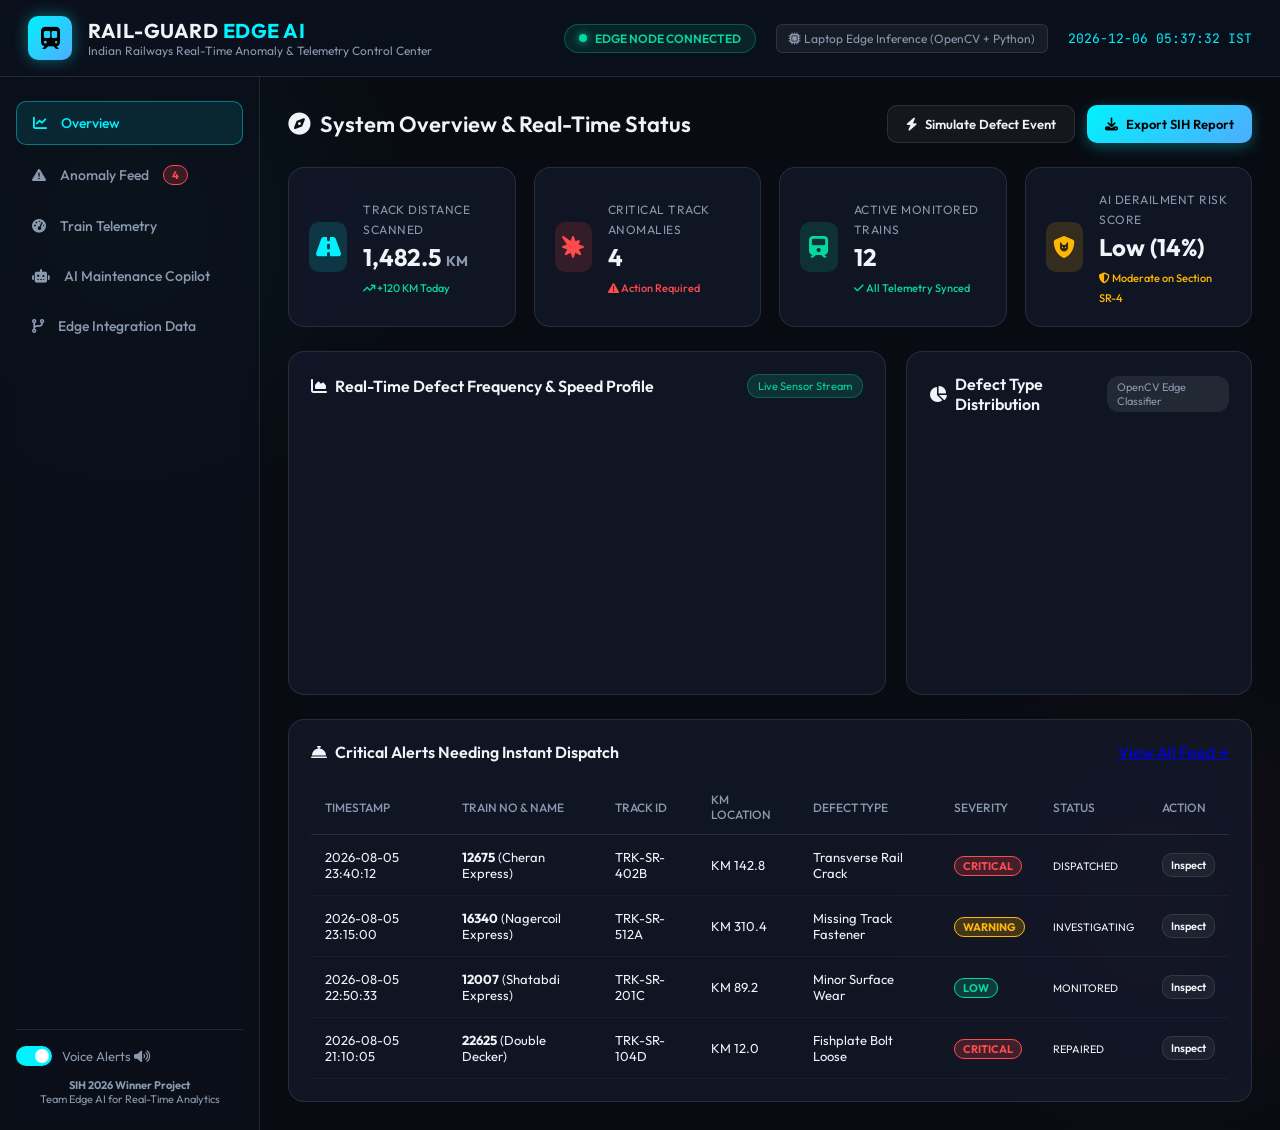
==== index.html @ 63f1e772 "Add files via upload" ====
<!DOCTYPE html>
<html lang="en">
<head>
  <meta charset="UTF-8">
  <meta name="viewport" content="width=device-width, initial-scale=1.0">
  <title>RAIL-GUARD AI | Edge Real-Time Railway Track Analytics Dashboard (SIH 2026)</title>

  <!-- Google Fonts & FontAwesome -->
  <link rel="preconnect" href="https://fonts.googleapis.com">
  <link rel="preconnect" href="https://fonts.gstatic.com" crossorigin>
  <link href="https://fonts.googleapis.com/css2?family=Outfit:wght@300;400;500;600;700;800&family=JetBrains+Mono:wght@400;500;600&display=swap" rel="stylesheet">
  <link rel="stylesheet" href="https://cdnjs.cloudflare.com/ajax/libs/font-awesome/6.5.1/css/all.min.css">
  
  <!-- Chart.js CDN -->
  <script src="https://cdn.jsdelivr.net/npm/chart.js"></script>

  <link rel="stylesheet" href="styles.css">
</head>
<body class="dark-theme">

  <!-- Top Bar / Navigation Header -->
  <header class="topbar">
    <div class="brand">
      <div class="logo-icon"><i class="fa-solid fa-train-subway"></i></div>
      <div class="brand-text">
        <h1>RAIL-GUARD <span>EDGE AI</span></h1>
        <p>Indian Railways Real-Time Anomaly & Telemetry Control Center</p>
      </div>
    </div>

    <div class="system-status">
      <div class="status-indicator active">
        <span class="pulse"></span>
        <span class="text" id="node-status-text">EDGE NODE CONNECTED</span>
      </div>
      <div class="mode-badge"><i class="fa-solid fa-microchip"></i> Laptop Edge Inference (OpenCV + Python)</div>
      <div class="time-display" id="live-clock">00:00:00 UTC</div>
    </div>
  </header>

  <!-- Main Layout Container -->
  <div class="app-container">
    
    <!-- Sidebar Navigation -->
    <nav class="sidebar">
      <ul class="nav-links">
        <li class="nav-item active" data-tab="overview">
          <a href="#overview"><i class="fa-solid fa-chart-line"></i> <span>Overview</span></a>
        </li>
        <li class="nav-item" data-tab="anomalies">
          <a href="#anomalies">
            <i class="fa-solid fa-triangle-exclamation"></i> 
            <span>Anomaly Feed</span>
            <span class="badge red" id="anomaly-badge-count">4</span>
          </a>
        </li>
        <li class="nav-item" data-tab="telemetry">
          <a href="#telemetry"><i class="fa-solid fa-gauge-high"></i> <span>Train Telemetry</span></a>
        </li>
        <li class="nav-item" data-tab="ai-copilot">
          <a href="#ai-copilot"><i class="fa-solid fa-robot"></i> <span>AI Maintenance Copilot</span></a>
        </li>
        <li class="nav-item" data-tab="integration">
          <a href="#integration"><i class="fa-solid fa-code-branch"></i> <span>Edge Integration Data</span></a>
        </li>
      </ul>

      <div class="sidebar-footer">
        <div class="voice-alert-toggle">
          <label class="switch">
            <input type="checkbox" id="voice-alert-checkbox" checked>
            <span class="slider round"></span>
          </label>
          <span>Voice Alerts <i class="fa-solid fa-volume-high"></i></span>
        </div>
        <div class="team-credit">
          <p><strong>SIH 2026 Winner Project</strong></p>
          <p>Team Edge AI for Real-Time Analytics</p>
        </div>
      </div>
    </nav>

    <!-- Main Content Views -->
    <main class="content-area">
      
      <!-- TAB 1: EXECUTIVE OVERVIEW -->
      <section id="tab-overview" class="tab-page active">
        <div class="page-header">
          <h2><i class="fa-solid fa-compass"></i> System Overview & Real-Time Status</h2>
          <div class="actions">
            <button class="btn btn-outline" id="btn-trigger-sim"><i class="fa-solid fa-bolt"></i> Simulate Defect Event</button>
            <button class="btn btn-primary" onclick="exportOverviewReport()"><i class="fa-solid fa-download"></i> Export SIH Report</button>
          </div>
        </div>

        <!-- KPI Metrics Grid -->
        <div class="kpi-grid">
          <div class="kpi-card cyan">
            <div class="kpi-icon"><i class="fa-solid fa-road"></i></div>
            <div class="kpi-info">
              <span class="kpi-title">Track Distance Scanned</span>
              <h3 class="kpi-value" id="val-scanned">1,482.5 <small>KM</small></h3>
              <span class="kpi-trend positive"><i class="fa-solid fa-arrow-trend-up"></i> +120 KM Today</span>
            </div>
          </div>

          <div class="kpi-card red">
            <div class="kpi-icon"><i class="fa-solid fa-burst"></i></div>
            <div class="kpi-info">
              <span class="kpi-title">Critical Track Anomalies</span>
              <h3 class="kpi-value" id="val-defects">4</h3>
              <span class="kpi-trend negative"><i class="fa-solid fa-triangle-exclamation"></i> Action Required</span>
            </div>
          </div>

          <div class="kpi-card green">
            <div class="kpi-icon"><i class="fa-solid fa-train"></i></div>
            <div class="kpi-info">
              <span class="kpi-title">Active Monitored Trains</span>
              <h3 class="kpi-value">12</h3>
              <span class="kpi-trend positive"><i class="fa-solid fa-check"></i> All Telemetry Synced</span>
            </div>
          </div>

          <div class="kpi-card amber">
            <div class="kpi-icon"><i class="fa-solid fa-shield-cat"></i></div>
            <div class="kpi-info">
              <span class="kpi-title">AI Derailment Risk Score</span>
              <h3 class="kpi-value" id="val-risk">Low (14%)</h3>
              <span class="kpi-trend warning"><i class="fa-solid fa-shield-halved"></i> Moderate on Section SR-4</span>
            </div>
          </div>
        </div>

        <!-- Analytics Charts Row -->
        <div class="dashboard-grid-2">
          <div class="glass-panel">
            <div class="panel-header">
              <h3><i class="fa-solid fa-chart-area"></i> Real-Time Defect Frequency & Speed Profile</h3>
              <span class="tag pulse-green">Live Sensor Stream</span>
            </div>
            <div class="chart-container">
              <canvas id="speedDefectChart"></canvas>
            </div>
          </div>

          <div class="glass-panel">
            <div class="panel-header">
              <h3><i class="fa-solid fa-chart-pie"></i> Defect Type Distribution</h3>
              <span class="tag">OpenCV Edge Classifier</span>
            </div>
            <div class="chart-container flex-center">
              <canvas id="defectPieChart"></canvas>
            </div>
          </div>
        </div>

        <!-- Recent Anomaly Alert Ticker -->
        <div class="glass-panel mt-20">
          <div class="panel-header">
            <h3><i class="fa-solid fa-bell-concierge"></i> Critical Alerts Needing Instant Dispatch</h3>
            <a href="#anomalies" class="view-all-link" onclick="switchTab('anomalies')">View All Feed →</a>
          </div>
          <div class="recent-alerts-table-wrapper">
            <table class="data-table">
              <thead>
                <tr>
                  <th>Timestamp</th>
                  <th>Train No & Name</th>
                  <th>Track ID</th>
                  <th>KM Location</th>
                  <th>Defect Type</th>
                  <th>Severity</th>
                  <th>Status</th>
                  <th>Action</th>
                </tr>
              </thead>
              <tbody id="overview-recent-table-body">
                <!-- Dynamically Populated -->
              </tbody>
            </table>
          </div>
        </div>
      </section>

      <!-- TAB 2: ANOMALY FEED (LIVE EDGE CAPTURES) -->
      <section id="tab-anomalies" class="tab-page">
        <div class="page-header">
          <h2><i class="fa-solid fa-triangle-exclamation"></i> Live Anomaly Stream & Edge Image Snaps</h2>
          <div class="filter-bar">
            <button class="filter-btn active" data-filter="all">All (4)</button>
            <button class="filter-btn red" data-filter="CRITICAL">Critical (2)</button>
            <button class="filter-btn amber" data-filter="WARNING">Warning (1)</button>
            <button class="filter-btn green" data-filter="LOW">Low (1)</button>
          </div>
        </div>

        <div class="anomaly-cards-grid" id="anomaly-cards-container">
          <!-- Dynamically Populated Cards -->
        </div>
      </section>

      <!-- TAB 3: TRAIN FLEET & TRACK TELEMETRY -->
      <section id="tab-telemetry" class="tab-page">
        <div class="page-header">
          <h2><i class="fa-solid fa-gauge-high"></i> Railway Telemetry & Track Section Health</h2>
        </div>

        <div class="dashboard-grid-2">
          <!-- Active Trains Status Table -->
          <div class="glass-panel">
            <div class="panel-header">
              <h3><i class="fa-solid fa-train"></i> Live Monitored Trains</h3>
            </div>
            <table class="data-table">
              <thead>
                <tr>
                  <th>Train No</th>
                  <th>Route</th>
                  <th>Speed</th>
                  <th>Current Zone</th>
                  <th>Edge AI Status</th>
                </tr>
              </thead>
              <tbody>
                <tr>
                  <td><strong>12675</strong> (Cheran Exp)</td>
                  <td>MAS → CBE</td>
                  <td><span class="speed-badge normal">88 km/h</span></td>
                  <td>Km 142.8 (SR-402)</td>
                  <td><span class="badge red"><i class="fa-solid fa-triangle-exclamation"></i> Crack Alert</span></td>
                </tr>
                <tr>
                  <td><strong>12007</strong> (Shatabdi Exp)</td>
                  <td>MAS → MYS</td>
                  <td><span class="speed-badge fast">110 km/h</span></td>
                  <td>Km 89.2 (SR-201)</td>
                  <td><span class="badge green"><i class="fa-solid fa-check"></i> Normal</span></td>
                </tr>
                <tr>
                  <td><strong>16340</strong> (Nagercoil Exp)</td>
                  <td>NCJ → CSMT</td>
                  <td><span class="speed-badge normal">75 km/h</span></td>
                  <td>Km 310.4 (SR-512)</td>
                  <td><span class="badge amber"><i class="fa-solid fa-triangle-exclamation"></i> Fastener Wear</span></td>
                </tr>
                <tr>
                  <td><strong>22625</strong> (Double Decker)</td>
                  <td>SBC → MAS</td>
                  <td><span class="speed-badge slow">45 km/h</span></td>
                  <td>Km 12.0 (MAS-Yard)</td>
                  <td><span class="badge green"><i class="fa-solid fa-check"></i> Normal</span></td>
                </tr>
              </tbody>
            </table>
          </div>

          <!-- Interactive Track Map Visualization -->
          <div class="glass-panel">
            <div class="panel-header">
              <h3><i class="fa-solid fa-map-location-dot"></i> Geo-Heatmap & Track Condition Index</h3>
            </div>
            <div class="track-map-sim">
              <div class="track-line">
                <div class="track-node green" onclick="inspectNode('KM 100', 'Healthy Track', '0.2 mm wear', 'Normal')" title="KM 100 - Healthy">KM 100</div>
                <div class="track-segment healthy"></div>
                <div class="track-node red pulse-red-bg" onclick="inspectNode('KM 142.8', 'Transverse Crack', '4.2 mm break', 'CRITICAL')" title="KM 142.8 - CRITICAL CRACK DETECTED">KM 142.8</div>
                <div class="track-segment warning"></div>
                <div class="track-node amber" onclick="inspectNode('KM 180', 'Fastener Wear', 'Missing clip', 'WARNING')" title="KM 180 - Fastener Issue">KM 180</div>
                <div class="track-segment healthy"></div>
                <div class="track-node green" onclick="inspectNode('KM 220', 'Healthy Track', '0.1 mm wear', 'Normal')" title="KM 220 - Healthy">KM 220</div>
              </div>
              <div class="map-legend">
                <span><i class="fa-solid fa-circle text-green"></i> Healthy Track</span>
                <span><i class="fa-solid fa-circle text-amber"></i> Minor Wear / Warning</span>
                <span><i class="fa-solid fa-circle text-red"></i> Critical Anomaly / Rail Fracture</span>
              </div>
              <div id="node-inspection-box" class="node-info-card">
                <p>💡 <em>Click any track node above to inspect physical telemetry details!</em></p>
              </div>
            </div>
          </div>
        </div>
      </section>

      <!-- TAB 4: AI COPILOT & PREDICTIVE MAINTENANCE -->
      <section id="tab-ai-copilot" class="tab-page">
        <div class="page-header">
          <h2><i class="fa-solid fa-robot"></i> AI Control Room Copilot & Risk Engine</h2>
        </div>

        <div class="dashboard-grid-2">
          <!-- Chatbot Assistant -->
          <div class="glass-panel copilot-panel">
            <div class="panel-header">
              <h3><i class="fa-solid fa-comments"></i> Natural Language Railway Copilot</h3>
              <span class="tag blue">Gemini / GPT Edge Model</span>
            </div>
            
            <div class="chat-messages" id="chat-messages-container">
              <div class="message assistant">
                <div class="msg-avatar"><i class="fa-solid fa-robot"></i></div>
                <div class="msg-bubble">
                  Hello Member 5! I am your AI Control Room Copilot. Ask me about track cracks, speed restriction rules (PSR), or emergency repair dispatches.
                </div>
              </div>
            </div>

            <div class="chat-input-row">
              <input type="text" id="chat-input-field" placeholder="Ask e.g. 'Show critical defects on Cheran Express route'..." onkeypress="handleChatKeyPress(event)">
              <button class="btn btn-primary" onclick="sendChatMessage()"><i class="fa-solid fa-paper-plane"></i></button>
            </div>

            <div class="suggested-queries">
              <button onclick="fillChatQuery('Summarize critical track cracks')">⚡ Critical Cracks Summary</button>
              <button onclick="fillChatQuery('Calculate derailment risk for Train 12675')">⚠️ Derailment Risk Analysis</button>
              <button onclick="fillChatQuery('Generate emergency repair ticket')">📝 Generate Repair Ticket</button>
            </div>
          </div>

          <!-- Interactive AI Derailment Risk Matrix Calculator & Repair Ticket -->
          <div class="glass-panel">
            <div class="panel-header">
              <h3><i class="fa-solid fa-calculator"></i> Interactive AI Derailment Risk Calculator</h3>
            </div>
            <div class="risk-calculator-form">
              <div class="form-group">
                <label>Train Speed: <strong id="val-calc-speed">88</strong> km/h</label>
                <input type="range" id="slider-speed" min="20" max="140" value="88" oninput="calculateAIRisk()">
              </div>
              <div class="form-group">
                <label>Crack Depth / Flaw Size: <strong id="val-calc-crack">4.2</strong> mm</label>
                <input type="range" id="slider-crack" min="0" max="10" step="0.1" value="4.2" oninput="calculateAIRisk()">
              </div>
              
              <div class="risk-result-box" id="risk-result-box">
                <span>Calculated Derailment Probability:</span>
                <h3 id="calc-risk-score" style="color:var(--accent-red)">78.4% (CRITICAL RISK)</h3>
                <p id="calc-risk-action">Immediate Speed Restriction (PSR 20 km/h) Required!</p>
              </div>
            </div>

            <div class="ticket-preview mt-20" id="ticket-preview-box">
              <div class="ticket-header">
                <h4><i class="fa-solid fa-shield-halved"></i> SOUTHERN RAILWAYS - EMERGENCY WORK ORDER</h4>
                <span class="badge red">HIGH PRIORITY</span>
              </div>
              <div class="ticket-body">
                <p><strong>Ticket ID:</strong> WO-2026-0805-442</p>
                <p><strong>Defect Type:</strong> Major Longitudinal Rail Crack</p>
                <p><strong>Location:</strong> Track ID SR-402B | KM 142.8 (MAS-CBE Line)</p>
                <p><strong>Detected By:</strong> Train 12675 (Cheran Exp Edge Sensor)</p>
                <p><strong>AI Recommended Action:</strong> Impose PSR of 20 km/h. Dispatch Gangman Team 4 with ultrasonic flaw detector.</p>
              </div>
              <div class="ticket-actions">
                <button class="btn btn-primary" onclick="copyTicketToClipboard()"><i class="fa-solid fa-copy"></i> Copy Work Order</button>
                <button class="btn btn-outline" onclick="alert('Work Order Dispatched to Section Engineer via SMS/Email API!')"><i class="fa-solid fa-share-nodes"></i> Dispatch to Field Team</button>
              </div>
            </div>
          </div>
        </div>
      </section>

      <!-- TAB 5: EDGE DATA INTEGRATION (MEMBER 4 TO MEMBER 5) -->
      <section id="tab-integration" class="tab-page">
        <div class="page-header">
          <h2><i class="fa-solid fa-code-branch"></i> Member 4 Edge Handoff & CSV Data Inspector</h2>
        </div>

        <div class="glass-panel">
          <div class="panel-header">
            <h3><i class="fa-solid fa-file-csv"></i> Live File Watcher: <code>anomalies.json</code></h3>
            <span class="tag green"><i class="fa-solid fa-spin fa-rotate"></i> Auto-Syncing Every 2s</span>
          </div>
          <p class="description-text">This raw JSON telemetry payload is updated live on disk whenever Member 4's Python OpenCV script detects a track flaw on the laptop edge device.</p>

          <div class="code-box">
            <pre><code id="raw-json-inspector">
[
  {
    "defect_id": "DEF-9041",
    "timestamp": "2026-08-05 23:40:12",
    "train_no": "12675",
    "train_name": "Cheran Express",
    "track_id": "TRK-SR-402B",
    "km_mark": "142.8",
    "speed_kmh": 88,
    "gps_coords": "13.0827° N, 80.2707° E",
    "defect_type": "Transverse Track Crack",
    "severity": "CRITICAL",
    "confidence": "96.4%",
    "image_file": "crack_snap_9041.jpg"
  }
]
            </code></pre>
          </div>
        </div>
      </section>

    </main>
  </div>

  <!-- Detail Inspection Modal Dialog -->
  <div class="modal-backdrop" id="inspection-modal">
    <div class="modal-content">
      <div class="modal-header">
        <h3><i class="fa-solid fa-magnifying-glass"></i> Deep Anomaly Inspection</h3>
        <button class="close-btn" onclick="closeModal()">&times;</button>
      </div>
      <div class="modal-body" id="modal-body-content">
        <!-- Dynamically Filled -->
      </div>
    </div>
  </div>

  <script src="app.js"></script>
</body>
</html>
---- styles.css ----
/* ==========================================================================
   RAIL-GUARD AI - STYLESHEET (SIH 2026 GLASSMORPHIC DARK THEME)
   ========================================================================== */

:root {
  --bg-dark: #080b12;
  --bg-card: rgba(20, 27, 45, 0.7);
  --bg-card-hover: rgba(30, 40, 65, 0.85);
  --border-glass: rgba(255, 255, 255, 0.1);
  --border-cyan: rgba(0, 242, 254, 0.4);
  
  --text-main: #f0f4f8;
  --text-muted: #8a99ad;

  --neon-cyan: #00f2fe;
  --neon-blue: #4facfe;
  --accent-red: #ff4b4b;
  --accent-amber: #ffb703;
  --accent-green: #06d6a0;

  --radius-lg: 16px;
  --radius-md: 10px;
  --radius-sm: 6px;
  
  --font-main: 'Outfit', sans-serif;
  --font-code: 'JetBrains Mono', monospace;
}

* {
  margin: 0;
  padding: 0;
  box-sizing: border-box;
}

body {
  font-family: var(--font-main);
  background-color: var(--bg-dark);
  color: var(--text-main);
  background-image: 
    radial-gradient(circle at 10% 20%, rgba(0, 242, 254, 0.05) 0%, transparent 20%),
    radial-gradient(circle at 90% 80%, rgba(255, 75, 75, 0.05) 0%, transparent 20%);
  min-height: 100vh;
  overflow-x: hidden;
}

/* Header */
.topbar {
  display: flex;
  justify-content: space-between;
  align-items: center;
  padding: 16px 28px;
  background: rgba(12, 17, 29, 0.9);
  backdrop-filter: blur(12px);
  border-bottom: 1px solid var(--border-glass);
  position: sticky;
  top: 0;
  z-index: 100;
}

.brand {
  display: flex;
  align-items: center;
  gap: 16px;
}

.logo-icon {
  width: 44px;
  height: 44px;
  background: linear-gradient(135deg, var(--neon-cyan), var(--neon-blue));
  color: #000;
  display: flex;
  align-items: center;
  justify-content: center;
  border-radius: var(--radius-md);
  font-size: 22px;
  box-shadow: 0 0 15px rgba(0, 242, 254, 0.4);
}

.brand-text h1 {
  font-size: 20px;
  font-weight: 700;
  letter-spacing: 0.5px;
}

.brand-text h1 span {
  color: var(--neon-cyan);
}

.brand-text p {
  font-size: 12px;
  color: var(--text-muted);
}

.system-status {
  display: flex;
  align-items: center;
  gap: 20px;
}

.status-indicator {
  display: flex;
  align-items: center;
  gap: 8px;
  background: rgba(6, 214, 160, 0.1);
  border: 1px solid rgba(6, 214, 160, 0.3);
  padding: 6px 14px;
  border-radius: 20px;
  font-size: 12px;
  font-weight: 600;
  color: var(--accent-green);
}

.pulse {
  width: 8px;
  height: 8px;
  background-color: var(--accent-green);
  border-radius: 50%;
  box-shadow: 0 0 8px var(--accent-green);
  animation: pulse-animation 1.5s infinite;
}

@keyframes pulse-animation {
  0% { transform: scale(0.95); box-shadow: 0 0 0 0 rgba(6, 214, 160, 0.7); }
  70% { transform: scale(1.2); box-shadow: 0 0 0 8px rgba(6, 214, 160, 0); }
  100% { transform: scale(0.95); box-shadow: 0 0 0 0 rgba(6, 214, 160, 0); }
}

.mode-badge {
  font-size: 12px;
  background: rgba(255, 255, 255, 0.05);
  padding: 6px 12px;
  border-radius: var(--radius-sm);
  color: var(--text-muted);
  border: 1px solid var(--border-glass);
}

.time-display {
  font-family: var(--font-code);
  font-size: 13px;
  color: var(--neon-cyan);
}

/* App Container */
.app-container {
  display: flex;
  min-height: calc(100vh - 77px);
}

/* Sidebar */
.sidebar {
  width: 260px;
  background: rgba(12, 17, 29, 0.6);
  backdrop-filter: blur(10px);
  border-right: 1px solid var(--border-glass);
  display: flex;
  flex-direction: column;
  justify-content: space-between;
  padding: 24px 16px;
}

.nav-links {
  list-style: none;
  display: flex;
  flex-direction: column;
  gap: 8px;
}

.nav-item a {
  display: flex;
  align-items: center;
  gap: 14px;
  padding: 12px 16px;
  color: var(--text-muted);
  text-decoration: none;
  border-radius: var(--radius-md);
  font-weight: 500;
  font-size: 14px;
  transition: all 0.2s ease;
}

.nav-item:hover a, .nav-item.active a {
  background: rgba(0, 242, 254, 0.1);
  color: var(--neon-cyan);
  border: 1px solid var(--border-cyan);
}

.badge {
  padding: 2px 8px;
  border-radius: 10px;
  font-size: 11px;
  font-weight: 700;
}

.badge.red { background: rgba(255, 75, 75, 0.2); color: var(--accent-red); border: 1px solid var(--accent-red); }
.badge.amber { background: rgba(255, 183, 3, 0.2); color: var(--accent-amber); border: 1px solid var(--accent-amber); }
.badge.green { background: rgba(6, 214, 160, 0.2); color: var(--accent-green); border: 1px solid var(--accent-green); }

.sidebar-footer {
  border-top: 1px solid var(--border-glass);
  padding-top: 16px;
  display: flex;
  flex-direction: column;
  gap: 12px;
}

.voice-alert-toggle {
  display: flex;
  align-items: center;
  gap: 10px;
  font-size: 13px;
  color: var(--text-muted);
}

/* Switch styling */
.switch { position: relative; display: inline-block; width: 36px; height: 20px; }
.switch input { opacity: 0; width: 0; height: 0; }
.slider { position: absolute; cursor: pointer; top: 0; left: 0; right: 0; bottom: 0; background-color: #333; transition: .4s; border-radius: 20px; }
.slider:before { position: absolute; content: ""; height: 14px; width: 14px; left: 3px; bottom: 3px; background-color: white; transition: .4s; border-radius: 50%; }
input:checked + .slider { background-color: var(--neon-cyan); }
input:checked + .slider:before { transform: translateX(16px); }

.team-credit {
  font-size: 11px;
  color: var(--text-muted);
  text-align: center;
}

/* Content Area */
.content-area {
  flex: 1;
  padding: 28px;
  overflow-y: auto;
}

.tab-page {
  display: none;
}

.tab-page.active {
  display: block;
  animation: fadeIn 0.3s ease-in-out;
}

@keyframes fadeIn {
  from { opacity: 0; transform: translateY(8px); }
  to { opacity: 1; transform: translateY(0); }
}

.page-header {
  display: flex;
  justify-content: space-between;
  align-items: center;
  margin-bottom: 24px;
}

.page-header h2 {
  font-size: 22px;
  font-weight: 600;
  display: flex;
  align-items: center;
  gap: 10px;
}

.actions { display: flex; gap: 12px; }

/* Buttons */
.btn {
  padding: 10px 18px;
  border-radius: var(--radius-md);
  font-family: var(--font-main);
  font-size: 13px;
  font-weight: 600;
  cursor: pointer;
  border: none;
  display: inline-flex;
  align-items: center;
  gap: 8px;
  transition: all 0.2s ease;
}

.btn-primary {
  background: linear-gradient(135deg, var(--neon-cyan), var(--neon-blue));
  color: #000;
  box-shadow: 0 4px 14px rgba(0, 242, 254, 0.3);
}

.btn-primary:hover {
  transform: translateY(-2px);
  box-shadow: 0 6px 20px rgba(0, 242, 254, 0.5);
}

.btn-outline {
  background: rgba(255, 255, 255, 0.05);
  color: var(--text-main);
  border: 1px solid var(--border-glass);
}

.btn-outline:hover {
  background: rgba(255, 255, 255, 0.1);
  border-color: var(--text-muted);
}

/* KPI Cards Grid */
.kpi-grid {
  display: grid;
  grid-template-columns: repeat(auto-fit, minmax(220px, 1fr));
  gap: 18px;
  margin-bottom: 24px;
}

.kpi-card {
  background: var(--bg-card);
  backdrop-filter: blur(10px);
  border: 1px solid var(--border-glass);
  border-radius: var(--radius-lg);
  padding: 20px;
  display: flex;
  align-items: center;
  gap: 16px;
  transition: transform 0.2s ease;
}

.kpi-card:hover { transform: translateY(-4px); }

.kpi-icon {
  width: 50px;
  height: 50px;
  border-radius: var(--radius-md);
  display: flex;
  align-items: center;
  justify-content: center;
  font-size: 22px;
}

.kpi-card.cyan .kpi-icon { background: rgba(0, 242, 254, 0.15); color: var(--neon-cyan); }
.kpi-card.red .kpi-icon { background: rgba(255, 75, 75, 0.15); color: var(--accent-red); }
.kpi-card.green .kpi-icon { background: rgba(6, 214, 160, 0.15); color: var(--accent-green); }
.kpi-card.amber .kpi-icon { background: rgba(255, 183, 3, 0.15); color: var(--accent-amber); }

.kpi-title { font-size: 12px; color: var(--text-muted); text-transform: uppercase; letter-spacing: 0.5px; }
.kpi-value { font-size: 24px; font-weight: 700; margin: 4px 0; }
.kpi-value small { font-size: 14px; color: var(--text-muted); }
.kpi-trend { font-size: 11px; font-weight: 500; }
.kpi-trend.positive { color: var(--accent-green); }
.kpi-trend.negative { color: var(--accent-red); }
.kpi-trend.warning { color: var(--accent-amber); }

/* Panels & Grids */
.dashboard-grid-2 {
  display: grid;
  grid-template-columns: 2fr 1fr;
  gap: 20px;
  margin-bottom: 24px;
}

.glass-panel {
  background: var(--bg-card);
  backdrop-filter: blur(10px);
  border: 1px solid var(--border-glass);
  border-radius: var(--radius-lg);
  padding: 22px;
}

.panel-header {
  display: flex;
  justify-content: space-between;
  align-items: center;
  margin-bottom: 18px;
}

.panel-header h3 { font-size: 16px; font-weight: 600; display: flex; align-items: center; gap: 8px; }

.tag { padding: 4px 10px; border-radius: 12px; font-size: 11px; background: rgba(255,255,255,0.08); color: var(--text-muted); }
.tag.pulse-green { background: rgba(6, 214, 160, 0.15); color: var(--accent-green); border: 1px solid rgba(6, 214, 160, 0.3); }

.chart-container { height: 240px; position: relative; }
.chart-container.flex-center { display: flex; justify-content: center; align-items: center; }

/* Tables */
.data-table {
  width: 100%;
  border-collapse: collapse;
  font-size: 13px;
}

.data-table th {
  text-align: left;
  padding: 12px 14px;
  color: var(--text-muted);
  border-bottom: 1px solid var(--border-glass);
  font-weight: 500;
  font-size: 12px;
  text-transform: uppercase;
}

.data-table td {
  padding: 14px;
  border-bottom: 1px solid rgba(255, 255, 255, 0.04);
}

.data-table tr:hover td { background: rgba(255, 255, 255, 0.02); }

.speed-badge {
  padding: 2px 8px;
  border-radius: 4px;
  font-family: var(--font-code);
  font-size: 12px;
}
.speed-badge.normal { background: rgba(0, 242, 254, 0.1); color: var(--neon-cyan); }
.speed-badge.fast { background: rgba(255, 183, 3, 0.1); color: var(--accent-amber); }
.speed-badge.slow { background: rgba(255, 255, 255, 0.1); color: var(--text-muted); }

/* Anomaly Cards Grid */
.filter-bar { display: flex; gap: 8px; }
.filter-btn { padding: 6px 14px; border-radius: 20px; font-size: 12px; font-weight: 600; cursor: pointer; border: 1px solid var(--border-glass); background: rgba(255,255,255,0.04); color: var(--text-muted); }
.filter-btn.active { background: var(--neon-cyan); color: #000; border-color: var(--neon-cyan); }
.filter-btn.red.active { background: var(--accent-red); color: #fff; }
.filter-btn.amber.active { background: var(--accent-amber); color: #000; }
.filter-btn.green.active { background: var(--accent-green); color: #000; }

.anomaly-cards-grid {
  display: grid;
  grid-template-columns: repeat(auto-fit, minmax(320px, 1fr));
  gap: 20px;
}

.anomaly-card {
  background: var(--bg-card);
  border: 1px solid var(--border-glass);
  border-radius: var(--radius-lg);
  overflow: hidden;
  transition: transform 0.2s ease, border-color 0.2s ease;
  cursor: pointer;
}

.anomaly-card.critical { border-left: 4px solid var(--accent-red); }
.anomaly-card.warning { border-left: 4px solid var(--accent-amber); }
.anomaly-card.low { border-left: 4px solid var(--accent-green); }

.anomaly-card:hover { transform: translateY(-4px); border-color: var(--border-cyan); }

.card-media {
  position: relative;
  height: 180px;
  background: #000;
  overflow: hidden;
}

.card-media img {
  width: 100%;
  height: 100%;
  object-fit: cover;
  opacity: 0.85;
}

.bounding-box-sim {
  position: absolute;
  top: 30%;
  left: 35%;
  width: 30%;
  height: 40%;
  border: 2px dashed var(--accent-red);
  box-shadow: 0 0 10px var(--accent-red);
  pointer-events: none;
}

.box-label {
  position: absolute;
  top: -20px;
  left: 0;
  background: var(--accent-red);
  color: #fff;
  font-size: 10px;
  font-weight: 700;
  padding: 2px 6px;
  border-radius: 2px;
}

.media-tag {
  position: absolute;
  top: 10px;
  right: 10px;
  background: rgba(0, 0, 0, 0.7);
  padding: 4px 8px;
  border-radius: 4px;
  font-size: 11px;
  font-family: var(--font-code);
}

.card-body { padding: 18px; }

.card-title-row {
  display: flex;
  justify-content: space-between;
  align-items: center;
  margin-bottom: 12px;
}

.card-title-row h4 { font-size: 16px; font-weight: 600; }

.telemetry-list {
  list-style: none;
  font-size: 13px;
  display: flex;
  flex-direction: column;
  gap: 6px;
  color: var(--text-muted);
}

.telemetry-list li strong { color: var(--text-main); }

/* Track Map Sim */
.track-map-sim {
  padding: 20px 10px;
}

.track-line {
  display: flex;
  align-items: center;
  justify-content: space-between;
  position: relative;
  margin-bottom: 24px;
}

.track-segment {
  flex: 1;
  height: 6px;
  background: var(--accent-green);
  border-radius: 3px;
}

.track-segment.warning { background: var(--accent-amber); }
.track-segment.critical { background: var(--accent-red); }

.track-node {
  padding: 8px 14px;
  border-radius: 20px;
  font-size: 11px;
  font-weight: 700;
  font-family: var(--font-code);
  background: #111;
  border: 1px solid var(--border-glass);
  cursor: pointer;
  transition: transform 0.2s ease;
}

.track-node:hover { transform: scale(1.1); }

.track-node.green { color: var(--accent-green); border-color: var(--accent-green); }
.track-node.amber { color: var(--accent-amber); border-color: var(--accent-amber); }
.track-node.red { color: var(--accent-red); border-color: var(--accent-red); }

.pulse-red-bg { animation: pulseRed 1.2s infinite; }
@keyframes pulseRed {
  0% { box-shadow: 0 0 0 0 rgba(255, 75, 75, 0.7); }
  70% { box-shadow: 0 0 0 12px rgba(255, 75, 75, 0); }
  100% { box-shadow: 0 0 0 0 rgba(255, 75, 75, 0); }
}

.map-legend { display: flex; gap: 16px; font-size: 12px; color: var(--text-muted); margin-bottom: 16px; }
.node-info-card { background: rgba(0, 0, 0, 0.3); border: 1px solid var(--border-glass); border-radius: var(--radius-md); padding: 12px 16px; font-size: 13px; color: var(--neon-cyan); }

/* AI Risk Calculator Form */
.risk-calculator-form {
  display: flex;
  flex-direction: column;
  gap: 14px;
  background: rgba(0, 0, 0, 0.2);
  padding: 16px;
  border-radius: var(--radius-md);
  border: 1px solid var(--border-glass);
}

.form-group label { font-size: 13px; color: var(--text-muted); display: block; margin-bottom: 6px; }
.form-group label strong { color: var(--neon-cyan); }
.form-group input[type="range"] { width: 100%; accent-color: var(--neon-cyan); cursor: pointer; }

.risk-result-box {
  background: rgba(255, 75, 75, 0.1);
  border: 1px solid rgba(255, 75, 75, 0.3);
  padding: 12px;
  border-radius: var(--radius-md);
  text-align: center;
}

.risk-result-box span { font-size: 11px; color: var(--text-muted); text-transform: uppercase; }
.risk-result-box h3 { font-size: 20px; font-weight: 700; margin: 4px 0; }
.risk-result-box p { font-size: 12px; color: var(--text-main); }

/* AI Copilot & Chat */
.copilot-panel { display: flex; flex-direction: column; height: 480px; }

.chat-messages {
  flex: 1;
  overflow-y: auto;
  padding: 14px;
  display: flex;
  flex-direction: column;
  gap: 12px;
  background: rgba(0, 0, 0, 0.2);
  border-radius: var(--radius-md);
  margin-bottom: 12px;
}

.message { display: flex; gap: 10px; font-size: 13px; }
.msg-avatar { width: 32px; height: 32px; border-radius: 50%; background: var(--neon-cyan); color: #000; display: flex; align-items: center; justify-content: center; font-size: 14px; flex-shrink: 0; }
.message.user .msg-avatar { background: var(--neon-blue); }
.msg-bubble { background: rgba(255, 255, 255, 0.06); padding: 10px 14px; border-radius: var(--radius-md); max-width: 85%; line-height: 1.4; }

.chat-input-row { display: flex; gap: 10px; margin-bottom: 10px; }
.chat-input-row input { flex: 1; background: rgba(0,0,0,0.3); border: 1px solid var(--border-glass); border-radius: var(--radius-md); padding: 10px 14px; color: #fff; font-family: var(--font-main); }
.chat-input-row input:focus { outline: none; border-color: var(--neon-cyan); }

.suggested-queries { display: flex; gap: 8px; flex-wrap: wrap; }
.suggested-queries button { background: rgba(255,255,255,0.04); border: 1px solid var(--border-glass); color: var(--text-muted); padding: 4px 10px; border-radius: 12px; font-size: 11px; cursor: pointer; }
.suggested-queries button:hover { color: var(--neon-cyan); border-color: var(--border-cyan); }

/* Work Order Ticket */
.ticket-preview { background: rgba(0, 0, 0, 0.3); border: 1px solid var(--border-glass); border-radius: var(--radius-md); padding: 16px; }
.ticket-header { display: flex; justify-content: space-between; align-items: center; border-bottom: 1px solid var(--border-glass); padding-bottom: 10px; margin-bottom: 12px; }
.ticket-header h4 { font-size: 14px; color: var(--neon-cyan); }
.ticket-body p { font-size: 13px; margin-bottom: 8px; color: var(--text-muted); }
.ticket-body p strong { color: var(--text-main); }
.ticket-actions { display: flex; gap: 10px; margin-top: 14px; }

/* Modal Backdrop */
.modal-backdrop {
  position: fixed;
  top: 0; left: 0; right: 0; bottom: 0;
  background: rgba(0, 0, 0, 0.8);
  backdrop-filter: blur(8px);
  display: none;
  align-items: center;
  justify-content: center;
  z-index: 999;
}
.modal-backdrop.open { display: flex; }
.modal-content {
  background: #111726;
  border: 1px solid var(--border-cyan);
  border-radius: var(--radius-lg);
  width: 90%;
  max-width: 600px;
  padding: 24px;
  box-shadow: 0 10px 30px rgba(0, 242, 254, 0.2);
}
.modal-header { display: flex; justify-content: space-between; align-items: center; margin-bottom: 16px; }
.close-btn { background: none; border: none; color: #fff; font-size: 24px; cursor: pointer; }

/* Code Box */
.code-box { background: #04060a; border: 1px solid var(--border-glass); border-radius: var(--radius-md); padding: 14px; overflow-x: auto; font-family: var(--font-code); font-size: 12px; color: var(--neon-cyan); }
.mt-20 { margin-top: 20px; }
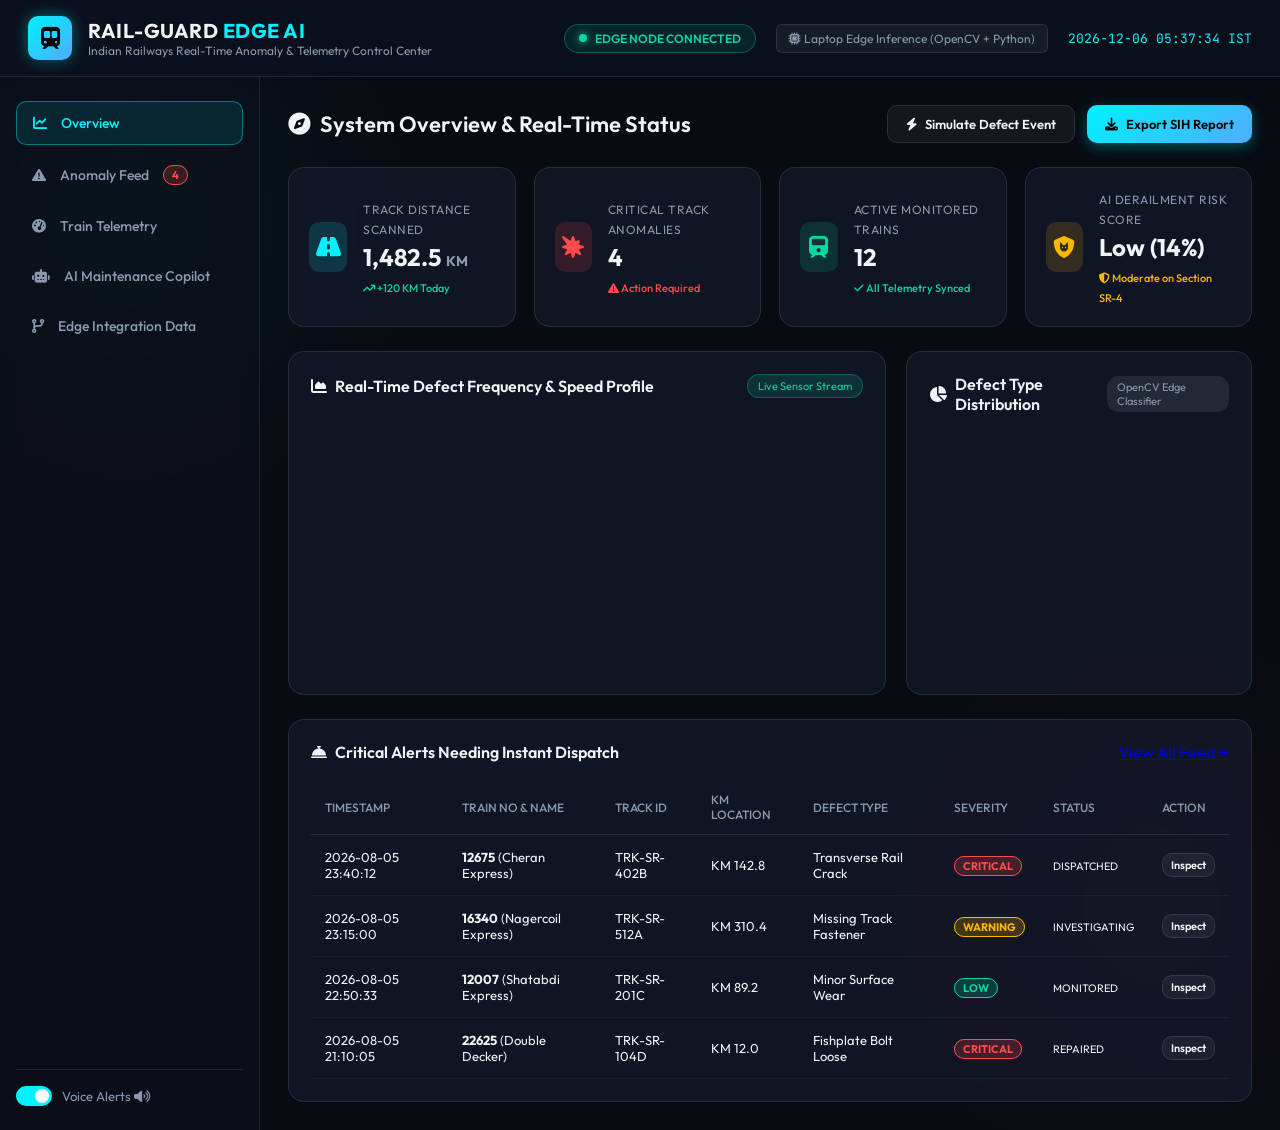
==== commit 6a16dc72: "Update index.html" ====
--- a/index.html
+++ b/index.html
@@ -73,10 +73,7 @@
           </label>
           <span>Voice Alerts <i class="fa-solid fa-volume-high"></i></span>
         </div>
-        <div class="team-credit">
-          <p><strong>SIH 2026 Winner Project</strong></p>
-          <p>Team Edge AI for Real-Time Analytics</p>
-        </div>
+        
       </div>
     </nav>
 
@@ -415,4 +412,4 @@
 
   <script src="app.js"></script>
 </body>
-</html>+</html>
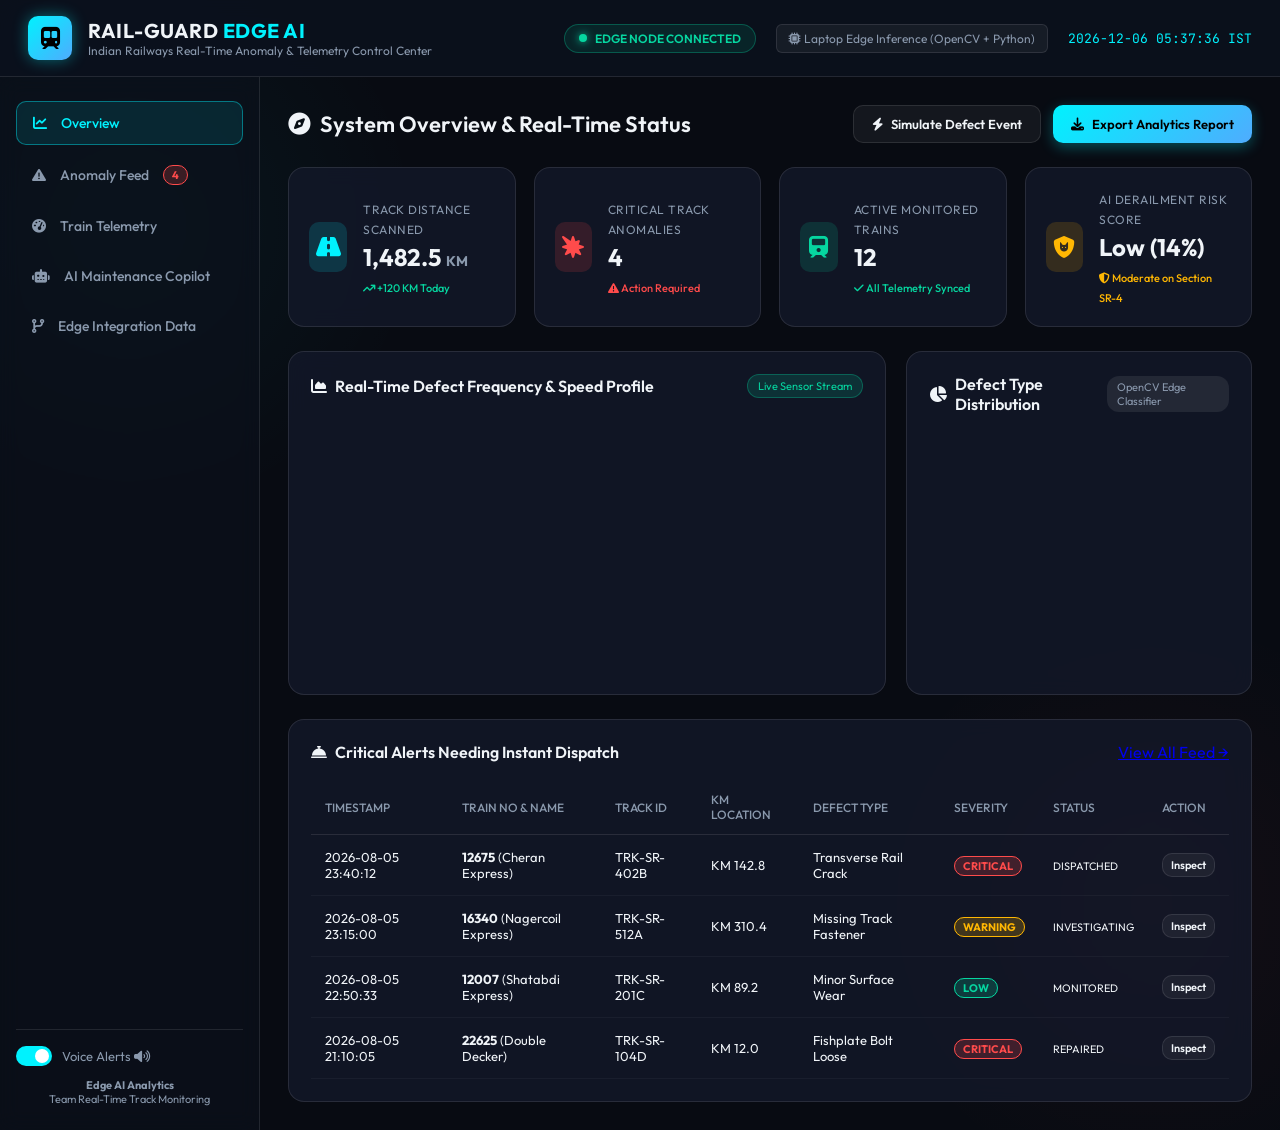
==== commit e7530a32: "Add files via upload" ====
--- a/index.html
+++ b/index.html
@@ -3,7 +3,7 @@
 <head>
   <meta charset="UTF-8">
   <meta name="viewport" content="width=device-width, initial-scale=1.0">
-  <title>RAIL-GUARD AI | Edge Real-Time Railway Track Analytics Dashboard (SIH 2026)</title>
+  <title>RAIL-GUARD AI | Edge Real-Time Railway Track Analytics Dashboard</title>
 
   <!-- Google Fonts & FontAwesome -->
   <link rel="preconnect" href="https://fonts.googleapis.com">
@@ -73,7 +73,10 @@
           </label>
           <span>Voice Alerts <i class="fa-solid fa-volume-high"></i></span>
         </div>
-        
+        <div class="team-credit">
+          <p><strong>Edge AI Analytics</strong></p>
+          <p>Team Real-Time Track Monitoring</p>
+        </div>
       </div>
     </nav>
 
@@ -86,7 +89,7 @@
           <h2><i class="fa-solid fa-compass"></i> System Overview & Real-Time Status</h2>
           <div class="actions">
             <button class="btn btn-outline" id="btn-trigger-sim"><i class="fa-solid fa-bolt"></i> Simulate Defect Event</button>
-            <button class="btn btn-primary" onclick="exportOverviewReport()"><i class="fa-solid fa-download"></i> Export SIH Report</button>
+            <button class="btn btn-primary" onclick="exportOverviewReport()"><i class="fa-solid fa-download"></i> Export Analytics Report</button>
           </div>
         </div>
 
@@ -298,7 +301,7 @@
               <div class="message assistant">
                 <div class="msg-avatar"><i class="fa-solid fa-robot"></i></div>
                 <div class="msg-bubble">
-                  Hello Member 5! I am your AI Control Room Copilot. Ask me about track cracks, speed restriction rules (PSR), or emergency repair dispatches.
+                  Hello! I am your AI Control Room Copilot. Ask me about track cracks, speed restriction rules (PSR), or emergency repair dispatches.
                 </div>
               </div>
             </div>
@@ -358,10 +361,10 @@
         </div>
       </section>
 
-      <!-- TAB 5: EDGE DATA INTEGRATION (MEMBER 4 TO MEMBER 5) -->
+      <!-- TAB 5: EDGE DATA INTEGRATION -->
       <section id="tab-integration" class="tab-page">
         <div class="page-header">
-          <h2><i class="fa-solid fa-code-branch"></i> Member 4 Edge Handoff & CSV Data Inspector</h2>
+          <h2><i class="fa-solid fa-code-branch"></i> Edge Handoff & CSV Data Inspector</h2>
         </div>
 
         <div class="glass-panel">
@@ -369,7 +372,7 @@
             <h3><i class="fa-solid fa-file-csv"></i> Live File Watcher: <code>anomalies.json</code></h3>
             <span class="tag green"><i class="fa-solid fa-spin fa-rotate"></i> Auto-Syncing Every 2s</span>
           </div>
-          <p class="description-text">This raw JSON telemetry payload is updated live on disk whenever Member 4's Python OpenCV script detects a track flaw on the laptop edge device.</p>
+          <p class="description-text">This raw JSON telemetry payload is updated live on disk whenever the Python OpenCV script detects a track flaw on the laptop edge device.</p>
 
           <div class="code-box">
             <pre><code id="raw-json-inspector">
@@ -412,4 +415,4 @@
 
   <script src="app.js"></script>
 </body>
-</html>
+</html>
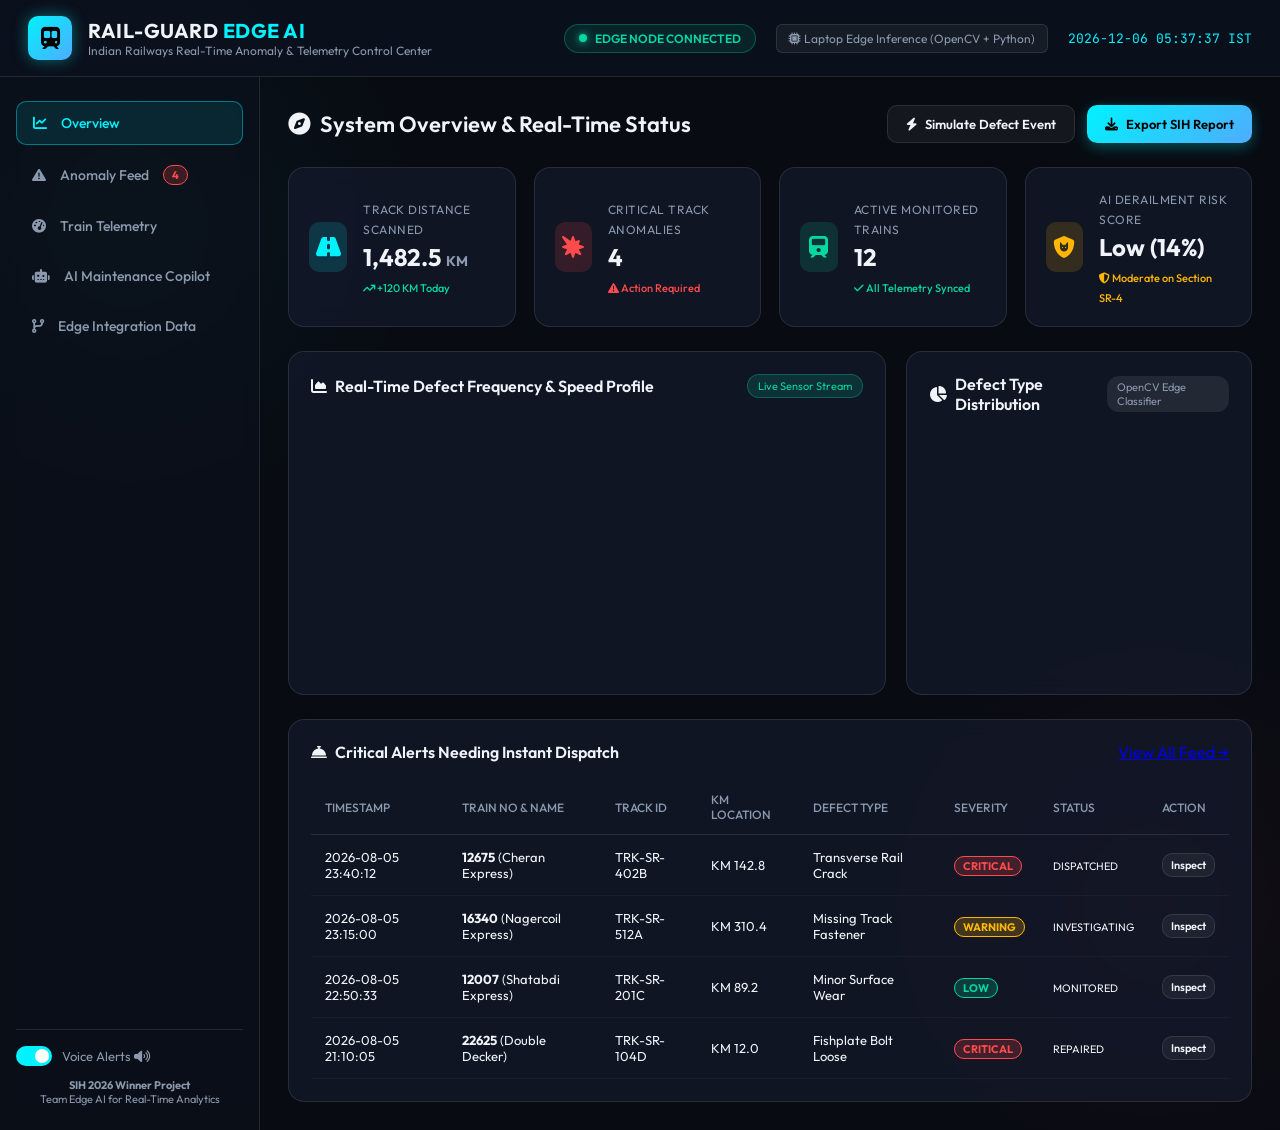
==== commit 364f7da9: "Add files via upload" ====
--- a/index.html
+++ b/index.html
@@ -3,7 +3,7 @@
 <head>
   <meta charset="UTF-8">
   <meta name="viewport" content="width=device-width, initial-scale=1.0">
-  <title>RAIL-GUARD AI | Edge Real-Time Railway Track Analytics Dashboard</title>
+  <title>RAIL-GUARD AI | Edge Real-Time Railway Track Analytics Dashboard (SIH 2026)</title>
 
   <!-- Google Fonts & FontAwesome -->
   <link rel="preconnect" href="https://fonts.googleapis.com">
@@ -74,8 +74,8 @@
           <span>Voice Alerts <i class="fa-solid fa-volume-high"></i></span>
         </div>
         <div class="team-credit">
-          <p><strong>Edge AI Analytics</strong></p>
-          <p>Team Real-Time Track Monitoring</p>
+          <p><strong>SIH 2026 Winner Project</strong></p>
+          <p>Team Edge AI for Real-Time Analytics</p>
         </div>
       </div>
     </nav>
@@ -89,7 +89,7 @@
           <h2><i class="fa-solid fa-compass"></i> System Overview & Real-Time Status</h2>
           <div class="actions">
             <button class="btn btn-outline" id="btn-trigger-sim"><i class="fa-solid fa-bolt"></i> Simulate Defect Event</button>
-            <button class="btn btn-primary" onclick="exportOverviewReport()"><i class="fa-solid fa-download"></i> Export Analytics Report</button>
+            <button class="btn btn-primary" onclick="exportOverviewReport()"><i class="fa-solid fa-download"></i> Export SIH Report</button>
           </div>
         </div>
 
@@ -301,7 +301,7 @@
               <div class="message assistant">
                 <div class="msg-avatar"><i class="fa-solid fa-robot"></i></div>
                 <div class="msg-bubble">
-                  Hello! I am your AI Control Room Copilot. Ask me about track cracks, speed restriction rules (PSR), or emergency repair dispatches.
+                  Hello Member 5! I am your AI Control Room Copilot. Ask me about track cracks, speed restriction rules (PSR), or emergency repair dispatches.
                 </div>
               </div>
             </div>
@@ -361,10 +361,10 @@
         </div>
       </section>
 
-      <!-- TAB 5: EDGE DATA INTEGRATION -->
+      <!-- TAB 5: EDGE DATA INTEGRATION (MEMBER 4 TO MEMBER 5) -->
       <section id="tab-integration" class="tab-page">
         <div class="page-header">
-          <h2><i class="fa-solid fa-code-branch"></i> Edge Handoff & CSV Data Inspector</h2>
+          <h2><i class="fa-solid fa-code-branch"></i> Member 4 Edge Handoff & CSV Data Inspector</h2>
         </div>
 
         <div class="glass-panel">
@@ -372,7 +372,7 @@
             <h3><i class="fa-solid fa-file-csv"></i> Live File Watcher: <code>anomalies.json</code></h3>
             <span class="tag green"><i class="fa-solid fa-spin fa-rotate"></i> Auto-Syncing Every 2s</span>
           </div>
-          <p class="description-text">This raw JSON telemetry payload is updated live on disk whenever the Python OpenCV script detects a track flaw on the laptop edge device.</p>
+          <p class="description-text">This raw JSON telemetry payload is updated live on disk whenever Member 4's Python OpenCV script detects a track flaw on the laptop edge device.</p>
 
           <div class="code-box">
             <pre><code id="raw-json-inspector">
